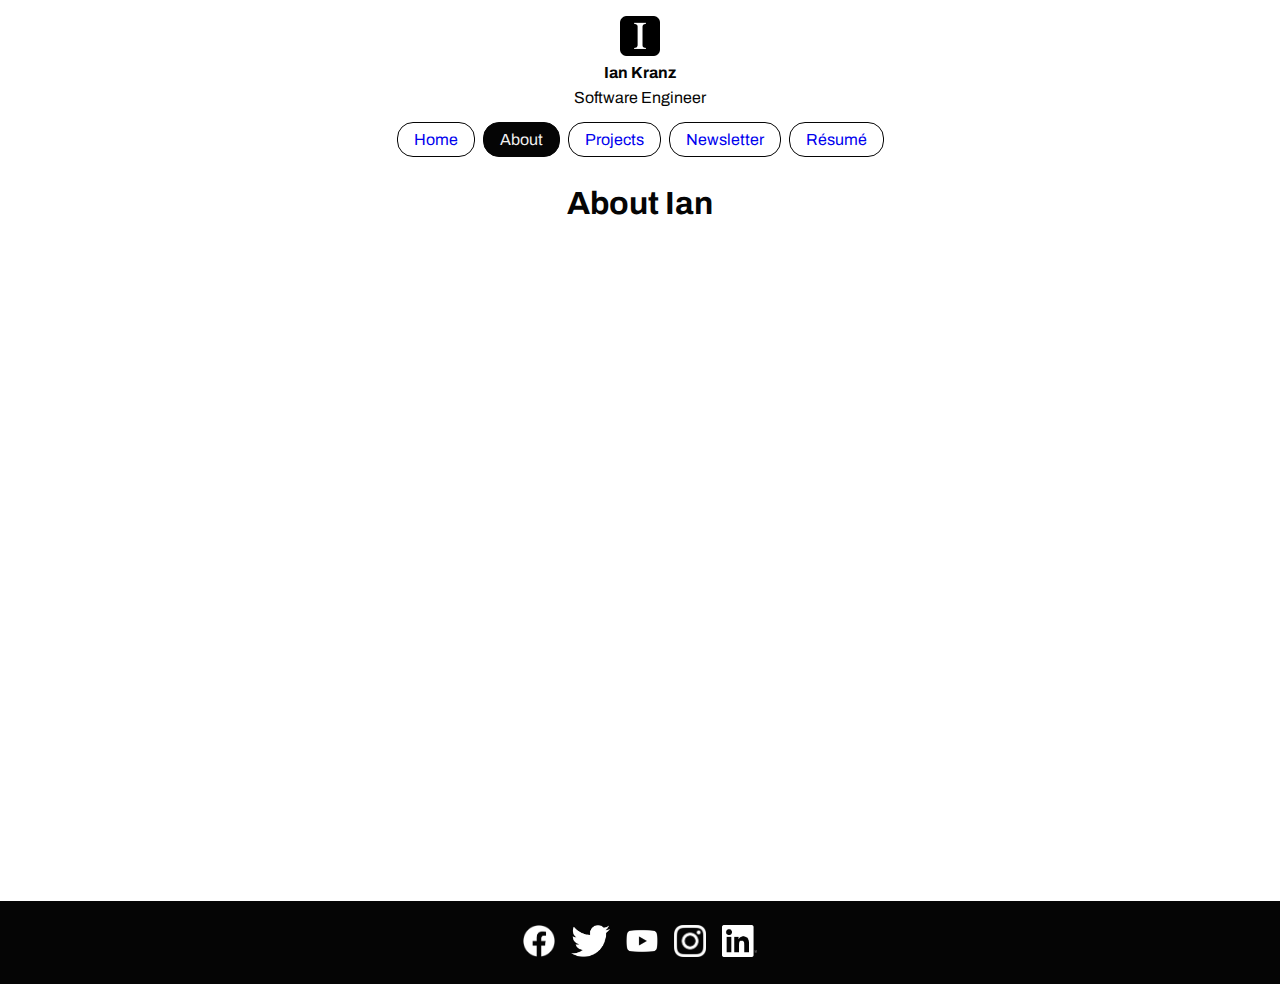
==== about.html @ 3dc84064 "added about and project pages scaffolding" ====
<!DOCTYPE html><html lang="en">
  <head>
    <meta charset="UTF-8" />
    <meta name="viewport" content="width=device-width, initial-scale=1.0" />
    <meta http-equiv="X-UA-Compatible" content="ie=edge" />
    <title>About - Ian Kranz</title>
    <link rel="stylesheet" href="style.css" />
    <link
      rel="stylesheet"
      href="https://fonts.googleapis.com/css?family=Archivo"
    />
  </head>
  <body>
    <nav>
      <img class="logo" src="./ian-logo.png" />
      <span class="my-name">Ian Kranz</span>
      <span>Software Engineer</span>
      <ul class="nav-option-list">
        <a href="index.html"><li class="nav-option">Home</li></a>
        <a href="about.html">
          <li class="nav-option selected-nav-option">About</li>
        </a>
        <a href="projects.html"><li class="nav-option">Projects</li></a>
        <a href="https://iankranz.substack.com/">
          <li class="nav-option">Newsletter</li>
        </a>
        <a href="ikresume.pdf">
          <li class="nav-option">R&eacute;sum&eacute;</li>
        </a>
      </ul>
    </nav>
    <main>
      <h1>About Ian</h1>
    </main>
    <footer>
      <a href="https://www.facebook.com/ian.kranz.18" target="_blank"
        ><img class="social-icon" src="facebook.png"
      /></a>
      <a href="https://twitter.com/iankranz" target="_blank"
        ><img class="social-icon" src="twitter.png"
      /></a>
      <a
        href="https://www.youtube.com/channel/UC6ayskxfC1S2N4sDa5lH2pg"
        target="_blank"
        ><img class="social-icon" src="youtube.png"
      /></a>
      <a href="https://www.instagram.com/iankranz/" target="_blank"
        ><img class="social-icon" src="instagram.png"
      /></a>
      <a href="https://www.linkedin.com/in/iankranz/" target="_blank"
        ><img class="social-icon" src="linkedin.png"
      /></a>
    </footer>
  </body>
</html>
---- style.css ----
body {  font-family: "Archivo", Arial, Helvetica, sans-serif;
  color: #050505;
  padding: 0rem;
  margin: 0rem;
}

a {
  text-decoration: none;
}

a:visited {
  color: #050505;
  text-decoration: none;
}

/** Top navigation*/
nav {
  display: flex;
  flex-direction: column;
  align-items: center;
  padding-top: 1rem;
}

nav > * {
  margin-top: 0.5rem;
}

nav > *:nth-child(1) {
  margin-top: 0rem;
}

.logo {
  width: 2.5rem;
  height: 2.5rem;
}

.my-name {
  font-weight: 700;
}

.nav-option-list {
  width: 100%;
  padding: 0rem;
  margin: 1rem 0rem 0rem 0rem;
  display: flex;
  flex-direction: row;
  justify-content: center;
  flex-wrap: wrap;
}

.nav-option {
  list-style-type: none;
  background-color: transparent;
  padding: 0.5rem 1rem;
  border-radius: 16px;
  margin-bottom: 0.5rem;
  border: 1px solid #050505;
}

.nav-option-list a {
  margin-left: 0.5rem;
}

.nav-option-list a:nth-child(1) {
  margin-left: 0rem;
}

.selected-nav-option {
  background-color: #050505;
  color: #f0f0f0;
}

/** Main content*/

main {
  display: flex;
  flex-direction: column;
  align-items: center;
  margin: 0rem 1rem 1rem 1rem;
  min-height: 80vh;
}

main #feature-card {
  background-color: #f0f0f0;
  border-radius: 16px;
  height: fit-content;
  display: flex;
  flex-direction: column;
  padding: 1rem;
  margin-bottom: 2rem;
}

@media screen and (min-width: 768px) {
  main #feature-card {
    width: 30rem;
  }
}

main #feature-card img {
  border-radius: 8px;
}

main #feature-card a {
  font-size: 1.875rem;
  text-decoration: underline;
}

main #feature-card img {
  width: 100%;
  height: 100%;
}

main #feature-card h2 {
  font-size: 1.875rem;
  text-decoration: underline;
}

main #feature-card p {
  line-height: 1.75rem;
}

/** Main content*/

footer {
  background-color: #050505;
  padding: 1.5rem;
  display: flex;
  justify-content: center;
}

footer .social-icon {
  height: 2rem;
}

footer > * {
  margin-left: 1rem;
}

footer > *:nth-child(1) {
  margin-left: 0rem;
}
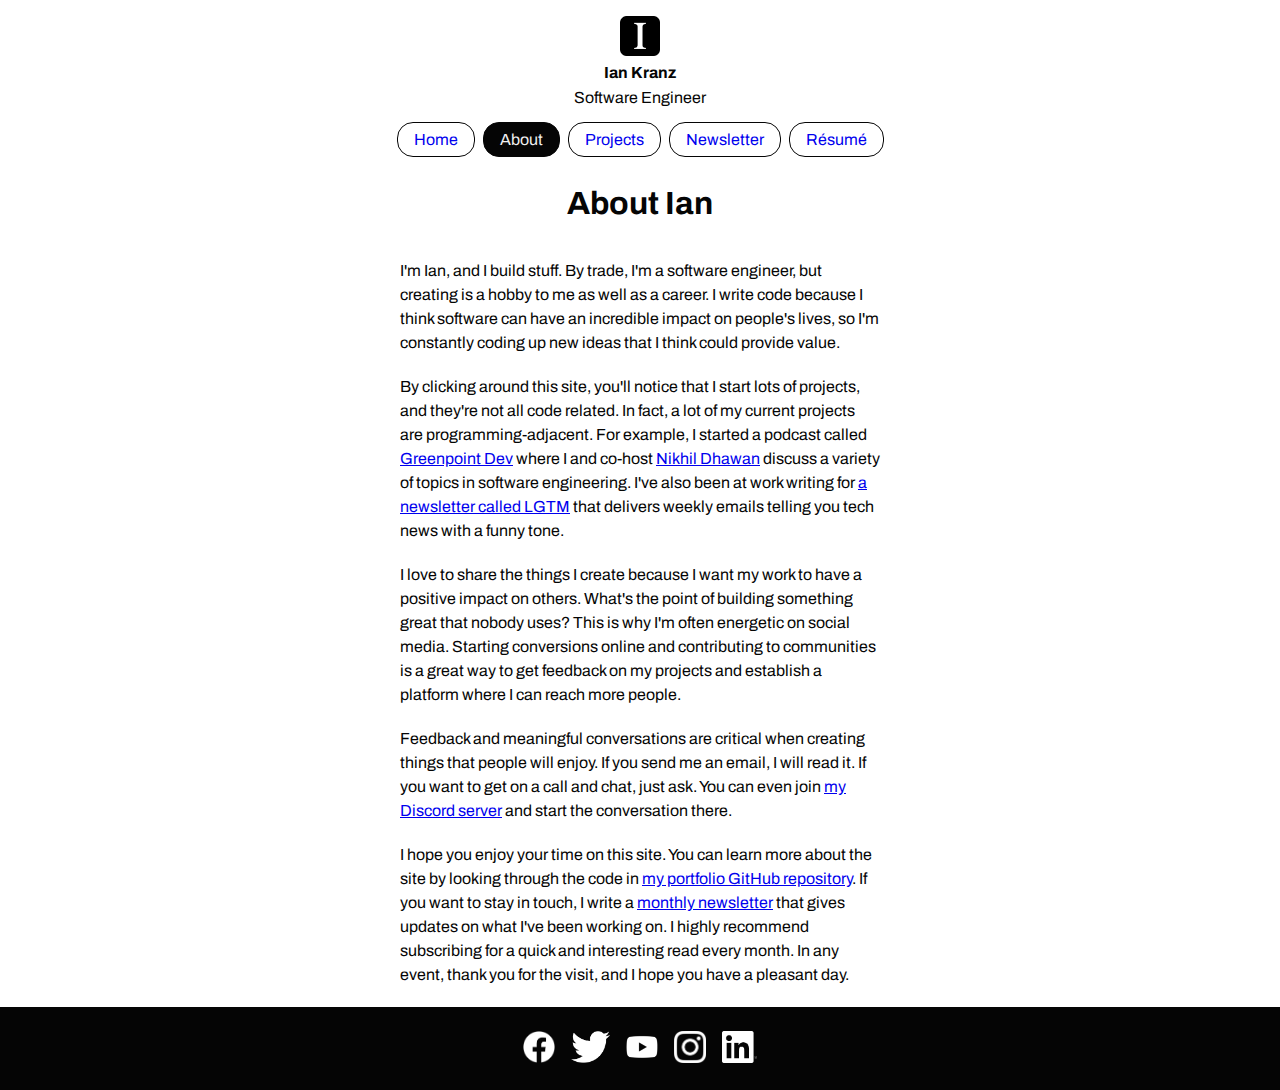
==== commit 9acac8f0: "new directory structure" ====
--- a/about.html
+++ b/about.html
@@ -1,4 +1,5 @@
-<!DOCTYPE html><html lang="en">
+<!DOCTYPE html>
+<html lang="en">
   <head>
     <meta charset="UTF-8" />
     <meta name="viewport" content="width=device-width, initial-scale=1.0" />
@@ -12,7 +13,7 @@
   </head>
   <body>
     <nav>
-      <img class="logo" src="./ian-logo.png" />
+      <img class="logo" src="img/ian-logo.png" />
       <span class="my-name">Ian Kranz</span>
       <span>Software Engineer</span>
       <ul class="nav-option-list">
@@ -21,34 +22,93 @@
           <li class="nav-option selected-nav-option">About</li>
         </a>
         <a href="projects.html"><li class="nav-option">Projects</li></a>
-        <a href="https://iankranz.substack.com/">
+        <a href="https://iankranz.substack.com/" target="_blank">
           <li class="nav-option">Newsletter</li>
         </a>
-        <a href="ikresume.pdf">
+        <a href="ikresume.pdf" target="_blank">
           <li class="nav-option">R&eacute;sum&eacute;</li>
         </a>
       </ul>
     </nav>
     <main>
       <h1>About Ian</h1>
+      <p>
+        I'm Ian, and I build stuff. By trade, I'm a software engineer, but
+        creating is a hobby to me as well as a career. I write code because I
+        think software can have an incredible impact on people's lives, so I'm
+        constantly coding up new ideas that I think could provide value.
+      </p>
+
+      <p>
+        By clicking around this site, you'll notice that I start lots of
+        projects, and they're not all code related. In fact, a lot of my current
+        projects are programming-adjacent. For example, I started a podcast
+        called
+        <a
+          href="https://www.youtube.com/channel/UCxT9KWCmrCJYW_OHKATmp9A"
+          target="_blank"
+          >Greenpoint Dev</a
+        >
+        where I and co-host
+        <a href="https://nikhildhawan.com/" target="_blank">Nikhil Dhawan</a>
+        discuss a variety of topics in software engineering. I've also been at
+        work writing for
+        <a href="https://lgtm.beehiiv.com/" target="_blank"
+          >a newsletter called LGTM</a
+        >
+        that delivers weekly emails telling you tech news with a funny tone.
+      </p>
+
+      <p>
+        I love to share the things I create because I want my work to have a
+        positive impact on others. What's the point of building something great
+        that nobody uses? This is why I'm often energetic on social media.
+        Starting conversions online and contributing to communities is a great
+        way to get feedback on my projects and establish a platform where I can
+        reach more people.
+      </p>
+
+      <p>
+        Feedback and meaningful conversations are critical when creating things
+        that people will enjoy. If you send me an email, I will read it. If you
+        want to get on a call and chat, just ask. You can even join
+        <a href="https://discord.gg/cuqpTfjntW" target="_blank"
+          >my Discord server</a
+        >
+        and start the conversation there.
+      </p>
+
+      <p>
+        I hope you enjoy your time on this site. You can learn more about the
+        site by looking through the code in
+        <a href="https://github.com/iankranz/ians-portfolio" target="_blank"
+          >my portfolio GitHub repository</a
+        >. If you want to stay in touch, I write a
+        <a href="https://iankranz.substack.com/" target="_blank"
+          >monthly newsletter</a
+        >
+        that gives updates on what I've been working on. I highly recommend
+        subscribing for a quick and interesting read every month. In any event,
+        thank you for the visit, and I hope you have a pleasant day.
+      </p>
     </main>
     <footer>
       <a href="https://www.facebook.com/ian.kranz.18" target="_blank"
-        ><img class="social-icon" src="facebook.png"
+        ><img class="social-icon" src="img/facebook.png"
       /></a>
       <a href="https://twitter.com/iankranz" target="_blank"
-        ><img class="social-icon" src="twitter.png"
+        ><img class="social-icon" src="img/twitter.png"
       /></a>
       <a
         href="https://www.youtube.com/channel/UC6ayskxfC1S2N4sDa5lH2pg"
         target="_blank"
-        ><img class="social-icon" src="youtube.png"
+        ><img class="social-icon" src="img/youtube.png"
       /></a>
       <a href="https://www.instagram.com/iankranz/" target="_blank"
-        ><img class="social-icon" src="instagram.png"
+        ><img class="social-icon" src="img/instagram.png"
       /></a>
       <a href="https://www.linkedin.com/in/iankranz/" target="_blank"
-        ><img class="social-icon" src="linkedin.png"
+        ><img class="social-icon" src="img/linkedin.png"
       /></a>
     </footer>
   </body>
--- a/style.css
+++ b/style.css
@@ -1,4 +1,5 @@
-body {  font-family: "Archivo", Arial, Helvetica, sans-serif;
+body {
+  font-family: "Archivo", Arial, Helvetica, sans-serif;
   color: #050505;
   padding: 0rem;
   margin: 0rem;
@@ -119,7 +120,22 @@
   line-height: 1.75rem;
 }
 
-/** Main content*/
+main p {
+  line-height: 1.5rem;
+  margin-bottom: 0.25rem;
+}
+
+@media screen and (min-width: 768px) {
+  main p {
+    width: 30rem;
+  }
+}
+
+main a {
+  text-decoration: underline;
+}
+
+/** Footer*/
 
 footer {
   background-color: #050505;
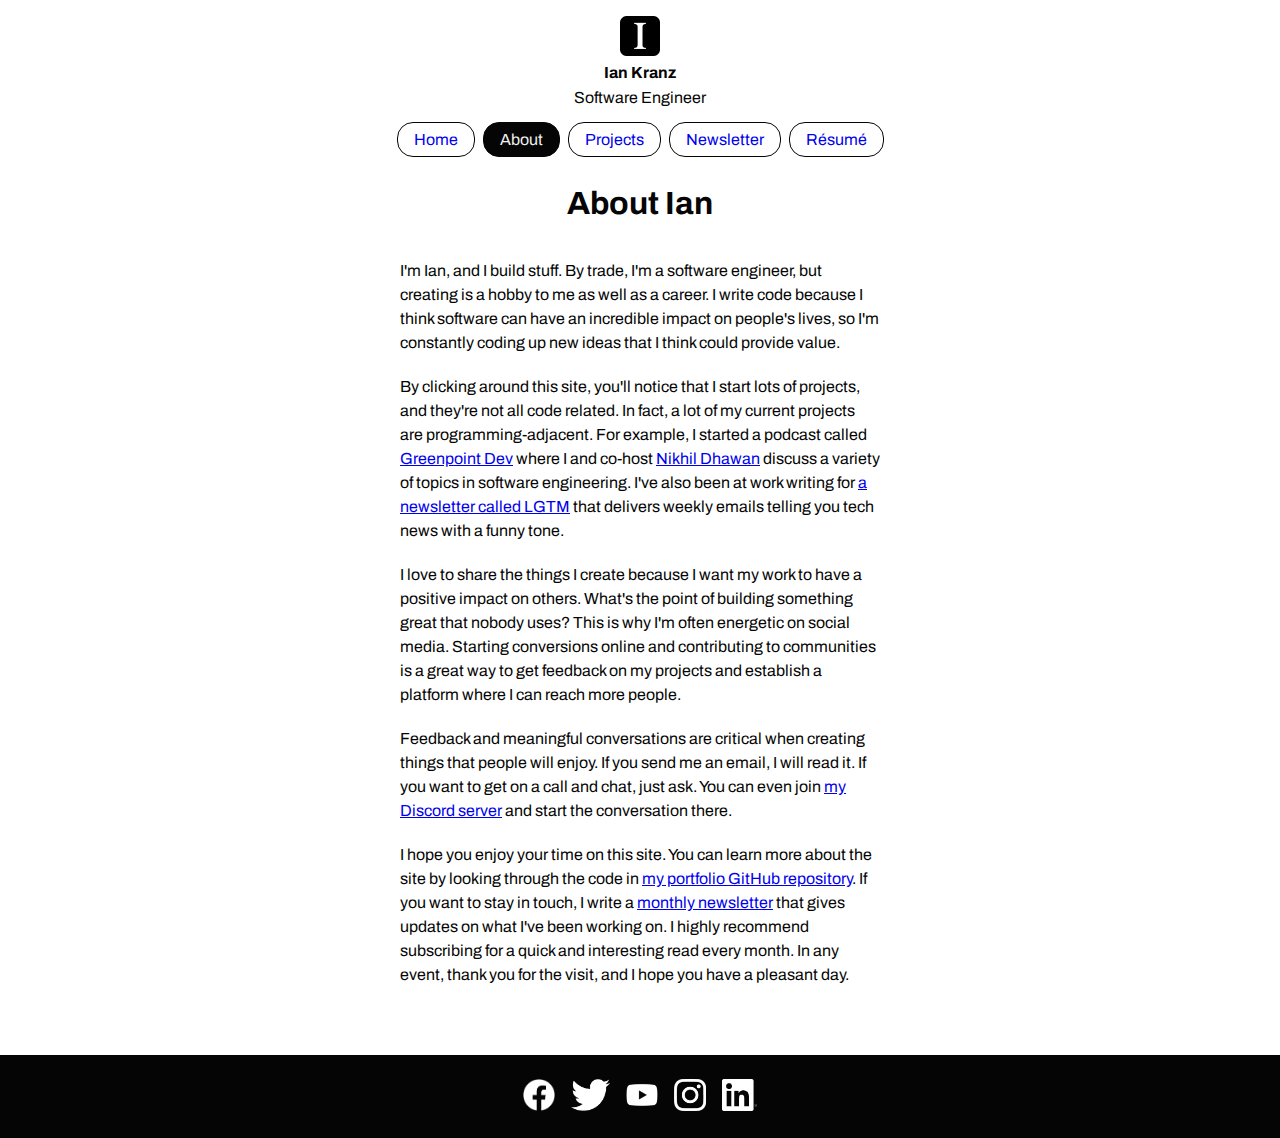
==== commit 62cfcaeb: "added images and captions for cards" ====
--- a/about.html
+++ b/about.html
@@ -25,7 +25,7 @@
         <a href="https://iankranz.substack.com/" target="_blank">
           <li class="nav-option">Newsletter</li>
         </a>
-        <a href="ikresume.pdf" target="_blank">
+        <a href="doc/ikresume.pdf" target="_blank">
           <li class="nav-option">R&eacute;sum&eacute;</li>
         </a>
       </ul>
--- a/style.css
+++ b/style.css
@@ -77,7 +77,7 @@
   display: flex;
   flex-direction: column;
   align-items: center;
-  margin: 0rem 1rem 1rem 1rem;
+  margin: 0rem 1rem 4rem 1rem;
   min-height: 80vh;
 }
 
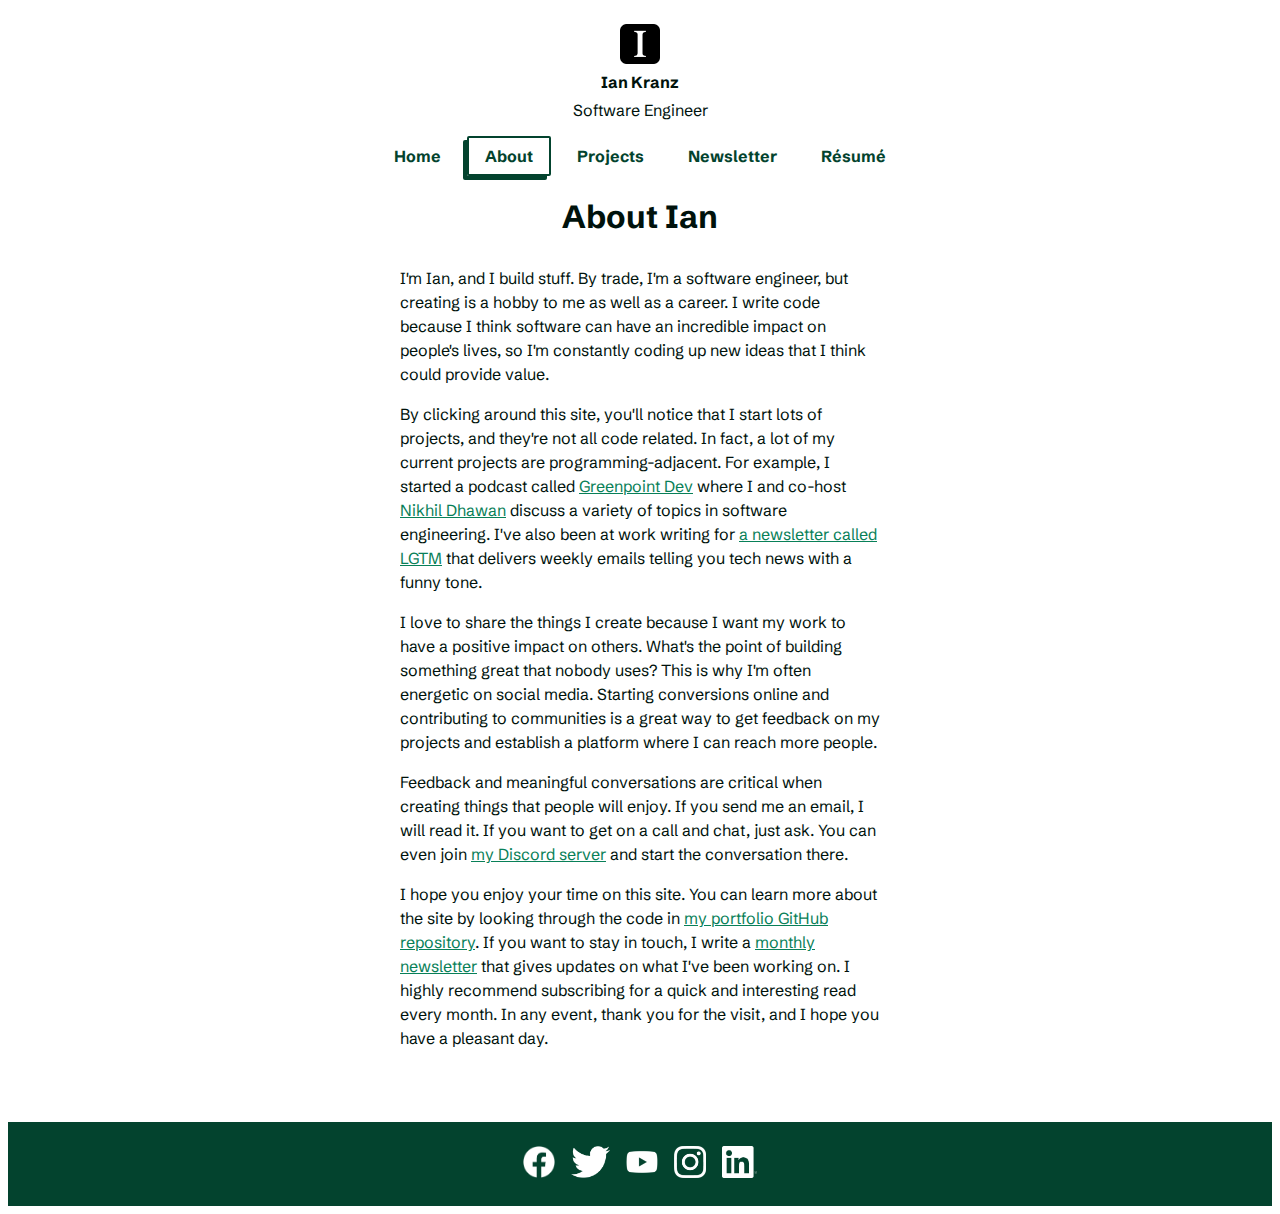
==== commit 6e77b9e9: "some styling changes and also your resume link changed" ====
--- a/about.html
+++ b/about.html
@@ -6,10 +6,9 @@
     <meta http-equiv="X-UA-Compatible" content="ie=edge" />
     <title>About - Ian Kranz</title>
     <link rel="stylesheet" href="style.css" />
-    <link
-      rel="stylesheet"
-      href="https://fonts.googleapis.com/css?family=Archivo"
-    />
+    <link rel="preconnect" href="https://fonts.googleapis.com">
+    <link rel="preconnect" href="https://fonts.gstatic.com" crossorigin>
+    <link href="https://fonts.googleapis.com/css2?family=Schibsted+Grotesk:ital,wght@0,400;0,700;0,900;1,400;1,700;1,900&display=swap" rel="stylesheet">
   </head>
   <body>
     <nav>
@@ -25,7 +24,7 @@
         <a href="https://iankranz.substack.com/" target="_blank">
           <li class="nav-option">Newsletter</li>
         </a>
-        <a href="doc/ikresume.pdf" target="_blank">
+        <a href="doc/resume.pdf" target="_blank">
           <li class="nav-option">R&eacute;sum&eacute;</li>
         </a>
       </ul>
--- a/style.css
+++ b/style.css
@@ -1,16 +1,17 @@
 body {
-  font-family: "Archivo", Arial, Helvetica, sans-serif;
-  color: #050505;
-  padding: 0rem;
+  font-family: "Schibsted Grotesk", Arial, Helvetica, sans-serif;
+  color: #00120c;
+  padding: 0.5rem;
   margin: 0rem;
 }
 
 a {
+  color: #03432e;
   text-decoration: none;
 }
 
 a:visited {
-  color: #050505;
+  color: #00120c;
   text-decoration: none;
 }
 
@@ -40,9 +41,8 @@
 }
 
 .nav-option-list {
-  width: 100%;
+  margin: 1rem 0rem 0rem 0rem;
   padding: 0rem;
-  margin: 1rem 0rem 0rem 0rem;
   display: flex;
   flex-direction: row;
   justify-content: center;
@@ -50,15 +50,24 @@
 }
 
 .nav-option {
+  font-weight: 700;
   list-style-type: none;
   background-color: transparent;
   padding: 0.5rem 1rem;
-  border-radius: 16px;
-  margin-bottom: 0.5rem;
-  border: 1px solid #050505;
+  border-radius: 2px;
+  border: 2px solid transparent;
+
+}
+
+.nav-option:hover {
+  border: 2px solid #03432e;
+  transition: 0.2s;
+  box-shadow: -4px 4px #03432e;
+  transform: translate(2px, -2px);
 }
 
 .nav-option-list a {
+  color: #03432e;
   margin-left: 0.5rem;
 }
 
@@ -67,8 +76,8 @@
 }
 
 .selected-nav-option {
-  background-color: #050505;
-  color: #f0f0f0;
+  border: 2px solid #03432e;
+  box-shadow: -4px 4px #03432e;
 }
 
 /** Main content*/
@@ -82,13 +91,20 @@
 }
 
 main #feature-card {
-  background-color: #f0f0f0;
-  border-radius: 16px;
+  background-color: #f1f2f3;
+  border-radius: 4px;
+  box-shadow: -16px 16px #03432e;
+  border: 2px solid #03432e;
   height: fit-content;
   display: flex;
   flex-direction: column;
   padding: 1rem;
-  margin-bottom: 2rem;
+  margin-bottom: 3rem;
+}
+main #feature-card:hover {
+  box-shadow: -24px 24px #03432e;
+  transition: .5s;
+  transform: translate(5px, -5px);
 }
 
 @media screen and (min-width: 768px) {
@@ -97,23 +113,22 @@
   }
 }
 
-main #feature-card img {
-  border-radius: 8px;
-}
-
 main #feature-card a {
   font-size: 1.875rem;
   text-decoration: underline;
 }
 
 main #feature-card img {
+  border-radius: 2px;
   width: 100%;
   height: 100%;
+  margin-bottom: 0.5rem;
 }
 
 main #feature-card h2 {
   font-size: 1.875rem;
   text-decoration: underline;
+  margin: 0.5rem auto;
 }
 
 main #feature-card p {
@@ -122,7 +137,12 @@
 
 main p {
   line-height: 1.5rem;
-  margin-bottom: 0.25rem;
+  margin-top: 0.5rem;
+  margin-bottom: 0.5rem;
+}
+
+main p a {
+  color: #088058;
 }
 
 @media screen and (min-width: 768px) {
@@ -135,10 +155,15 @@
   text-decoration: underline;
 }
 
+main a:hover {
+  color: #03432e;
+}
+
+
 /** Footer*/
 
 footer {
-  background-color: #050505;
+  background-color: #03432e;
   padding: 1.5rem;
   display: flex;
   justify-content: center;
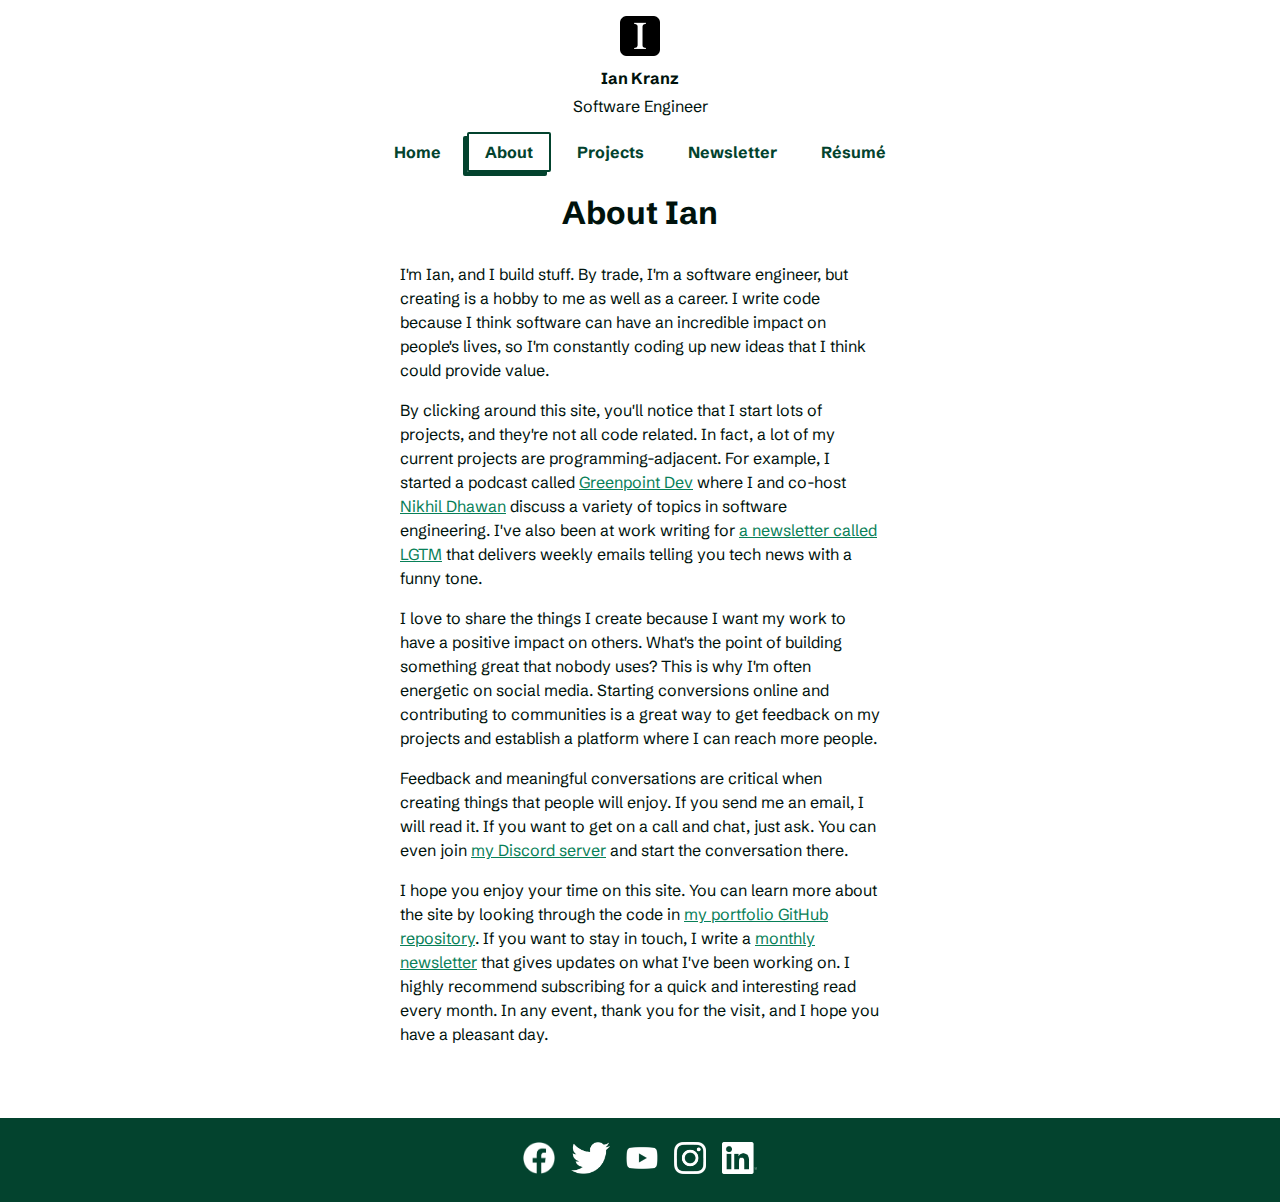
==== commit 264532bb: "linking logo to home and compressing images" ====
--- a/about.html
+++ b/about.html
@@ -12,8 +12,9 @@
   </head>
   <body>
     <nav>
-      <img class="logo" src="img/ian-logo.png" />
-      <span class="my-name">Ian Kranz</span>
+      <a href="index.html">
+        <img alt="I icon" class="logo" src="img/ian-logo.png" />
+      </a>      <span class="my-name">Ian Kranz</span>
       <span>Software Engineer</span>
       <ul class="nav-option-list">
         <a href="index.html"><li class="nav-option">Home</li></a>
@@ -93,21 +94,21 @@
     </main>
     <footer>
       <a href="https://www.facebook.com/ian.kranz.18" target="_blank"
-        ><img class="social-icon" src="img/facebook.png"
+        ><img alt="Facebook icon" class="social-icon" src="img/facebook.png"
       /></a>
       <a href="https://twitter.com/iankranz" target="_blank"
-        ><img class="social-icon" src="img/twitter.png"
+        ><img alt="Twitter icon" class="social-icon" src="img/twitter.png"
       /></a>
       <a
         href="https://www.youtube.com/channel/UC6ayskxfC1S2N4sDa5lH2pg"
         target="_blank"
-        ><img class="social-icon" src="img/youtube.png"
+        ><img alt="YouTube icon" class="social-icon" src="img/youtube.png"
       /></a>
       <a href="https://www.instagram.com/iankranz/" target="_blank"
-        ><img class="social-icon" src="img/instagram.png"
+        ><img alt="Instagram icon" class="social-icon" src="img/instagram.png"
       /></a>
       <a href="https://www.linkedin.com/in/iankranz/" target="_blank"
-        ><img class="social-icon" src="img/linkedin.png"
+        ><img alt="LinkedIn icon" class="social-icon" src="img/linkedin.png"
       /></a>
     </footer>
   </body>
--- a/style.css
+++ b/style.css
@@ -1,7 +1,6 @@
 body {
   font-family: "Schibsted Grotesk", Arial, Helvetica, sans-serif;
   color: #00120c;
-  padding: 0.5rem;
   margin: 0rem;
 }
 
@@ -88,6 +87,7 @@
   align-items: center;
   margin: 0rem 1rem 4rem 1rem;
   min-height: 80vh;
+  padding: 0rem 1rem;
 }
 
 main #feature-card {
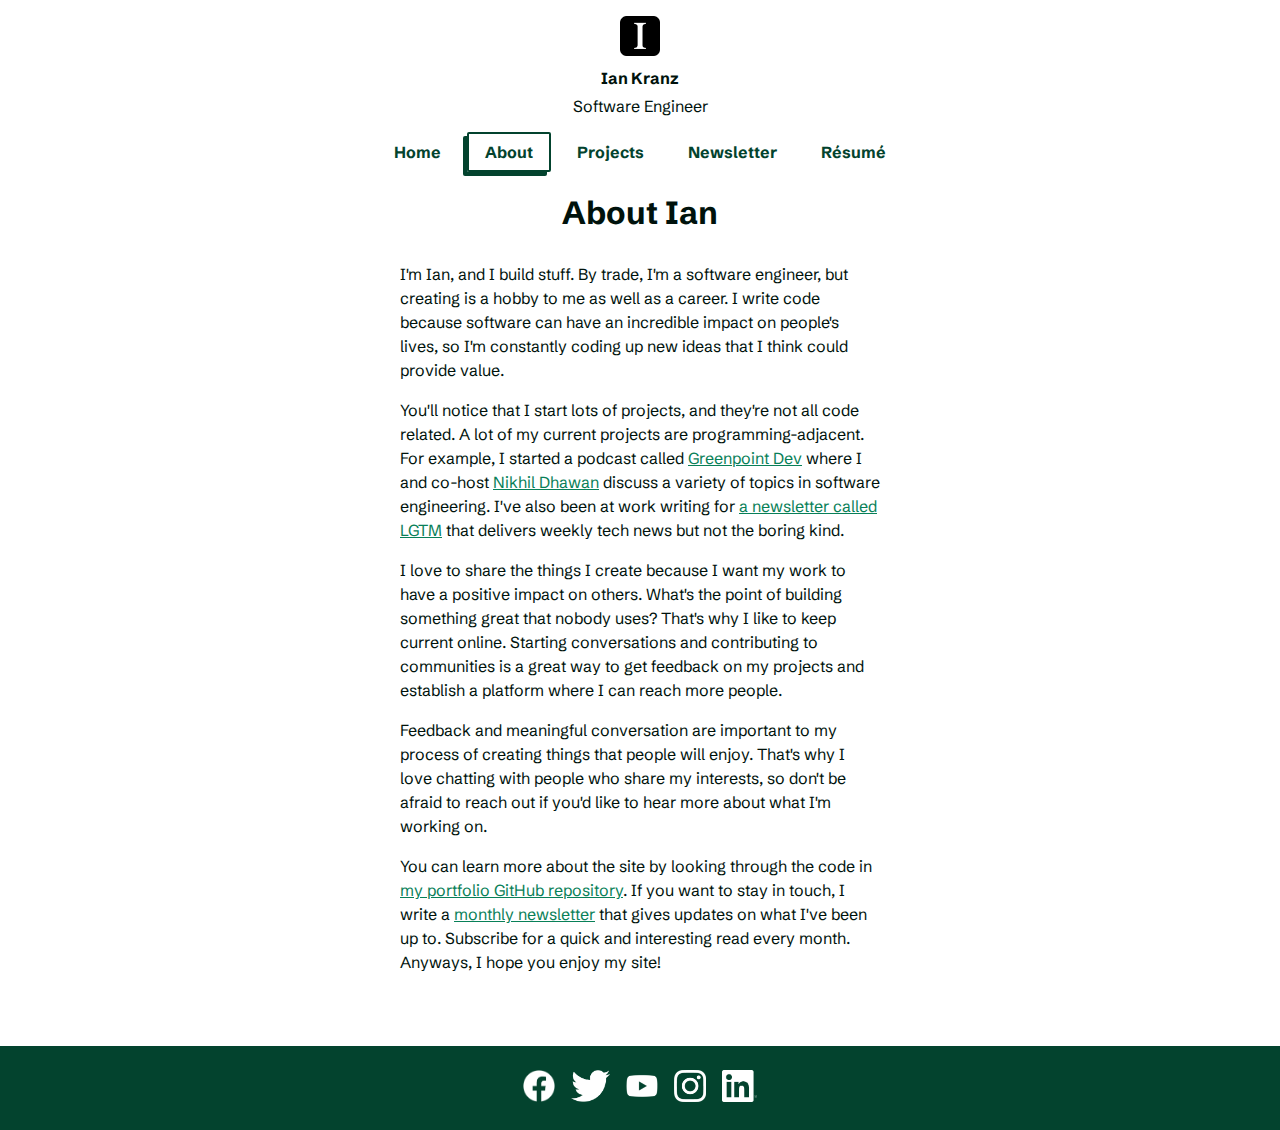
==== commit 493a66a5: "feat: revised about me content" ====
--- a/about.html
+++ b/about.html
@@ -6,15 +6,19 @@
     <meta http-equiv="X-UA-Compatible" content="ie=edge" />
     <title>About - Ian Kranz</title>
     <link rel="stylesheet" href="style.css" />
-    <link rel="preconnect" href="https://fonts.googleapis.com">
-    <link rel="preconnect" href="https://fonts.gstatic.com" crossorigin>
-    <link href="https://fonts.googleapis.com/css2?family=Schibsted+Grotesk:ital,wght@0,400;0,700;0,900;1,400;1,700;1,900&display=swap" rel="stylesheet">
+    <link rel="preconnect" href="https://fonts.googleapis.com" />
+    <link rel="preconnect" href="https://fonts.gstatic.com" crossorigin />
+    <link
+      href="https://fonts.googleapis.com/css2?family=Schibsted+Grotesk:ital,wght@0,400;0,700;0,900;1,400;1,700;1,900&display=swap"
+      rel="stylesheet"
+    />
   </head>
   <body>
     <nav>
       <a href="index.html">
         <img alt="I icon" class="logo" src="img/ian-logo.png" />
-      </a>      <span class="my-name">Ian Kranz</span>
+      </a>
+      <span class="my-name">Ian Kranz</span>
       <span>Software Engineer</span>
       <ul class="nav-option-list">
         <a href="index.html"><li class="nav-option">Home</li></a>
@@ -34,16 +38,15 @@
       <h1>About Ian</h1>
       <p>
         I'm Ian, and I build stuff. By trade, I'm a software engineer, but
-        creating is a hobby to me as well as a career. I write code because I
-        think software can have an incredible impact on people's lives, so I'm
+        creating is a hobby to me as well as a career. I write code because
+        software can have an incredible impact on people's lives, so I'm
         constantly coding up new ideas that I think could provide value.
       </p>
 
       <p>
-        By clicking around this site, you'll notice that I start lots of
-        projects, and they're not all code related. In fact, a lot of my current
-        projects are programming-adjacent. For example, I started a podcast
-        called
+        You'll notice that I start lots of projects, and they're not all code
+        related. A lot of my current projects are programming-adjacent. For
+        example, I started a podcast called
         <a
           href="https://www.youtube.com/channel/UCxT9KWCmrCJYW_OHKATmp9A"
           target="_blank"
@@ -56,40 +59,35 @@
         <a href="https://lgtm.beehiiv.com/" target="_blank"
           >a newsletter called LGTM</a
         >
-        that delivers weekly emails telling you tech news with a funny tone.
+        that delivers weekly tech news but not the boring kind.
       </p>
 
       <p>
         I love to share the things I create because I want my work to have a
         positive impact on others. What's the point of building something great
-        that nobody uses? This is why I'm often energetic on social media.
-        Starting conversions online and contributing to communities is a great
-        way to get feedback on my projects and establish a platform where I can
-        reach more people.
+        that nobody uses? That's why I like to keep current online. Starting
+        conversations and contributing to communities is a great way to get
+        feedback on my projects and establish a platform where I can reach more
+        people.
       </p>
 
       <p>
-        Feedback and meaningful conversations are critical when creating things
-        that people will enjoy. If you send me an email, I will read it. If you
-        want to get on a call and chat, just ask. You can even join
-        <a href="https://discord.gg/cuqpTfjntW" target="_blank"
-          >my Discord server</a
-        >
-        and start the conversation there.
+        Feedback and meaningful conversation are important to my process of
+        creating things that people will enjoy. That's why I love chatting with
+        people who share my interests, so don't be afraid to reach out if you'd
+        like to hear more about what I'm working on.
       </p>
 
       <p>
-        I hope you enjoy your time on this site. You can learn more about the
-        site by looking through the code in
+        You can learn more about the site by looking through the code in
         <a href="https://github.com/iankranz/ians-portfolio" target="_blank"
           >my portfolio GitHub repository</a
         >. If you want to stay in touch, I write a
         <a href="https://iankranz.substack.com/" target="_blank"
           >monthly newsletter</a
         >
-        that gives updates on what I've been working on. I highly recommend
-        subscribing for a quick and interesting read every month. In any event,
-        thank you for the visit, and I hope you have a pleasant day.
+        that gives updates on what I've been up to. Subscribe for a quick and
+        interesting read every month. Anyways, I hope you enjoy my site!
       </p>
     </main>
     <footer>
